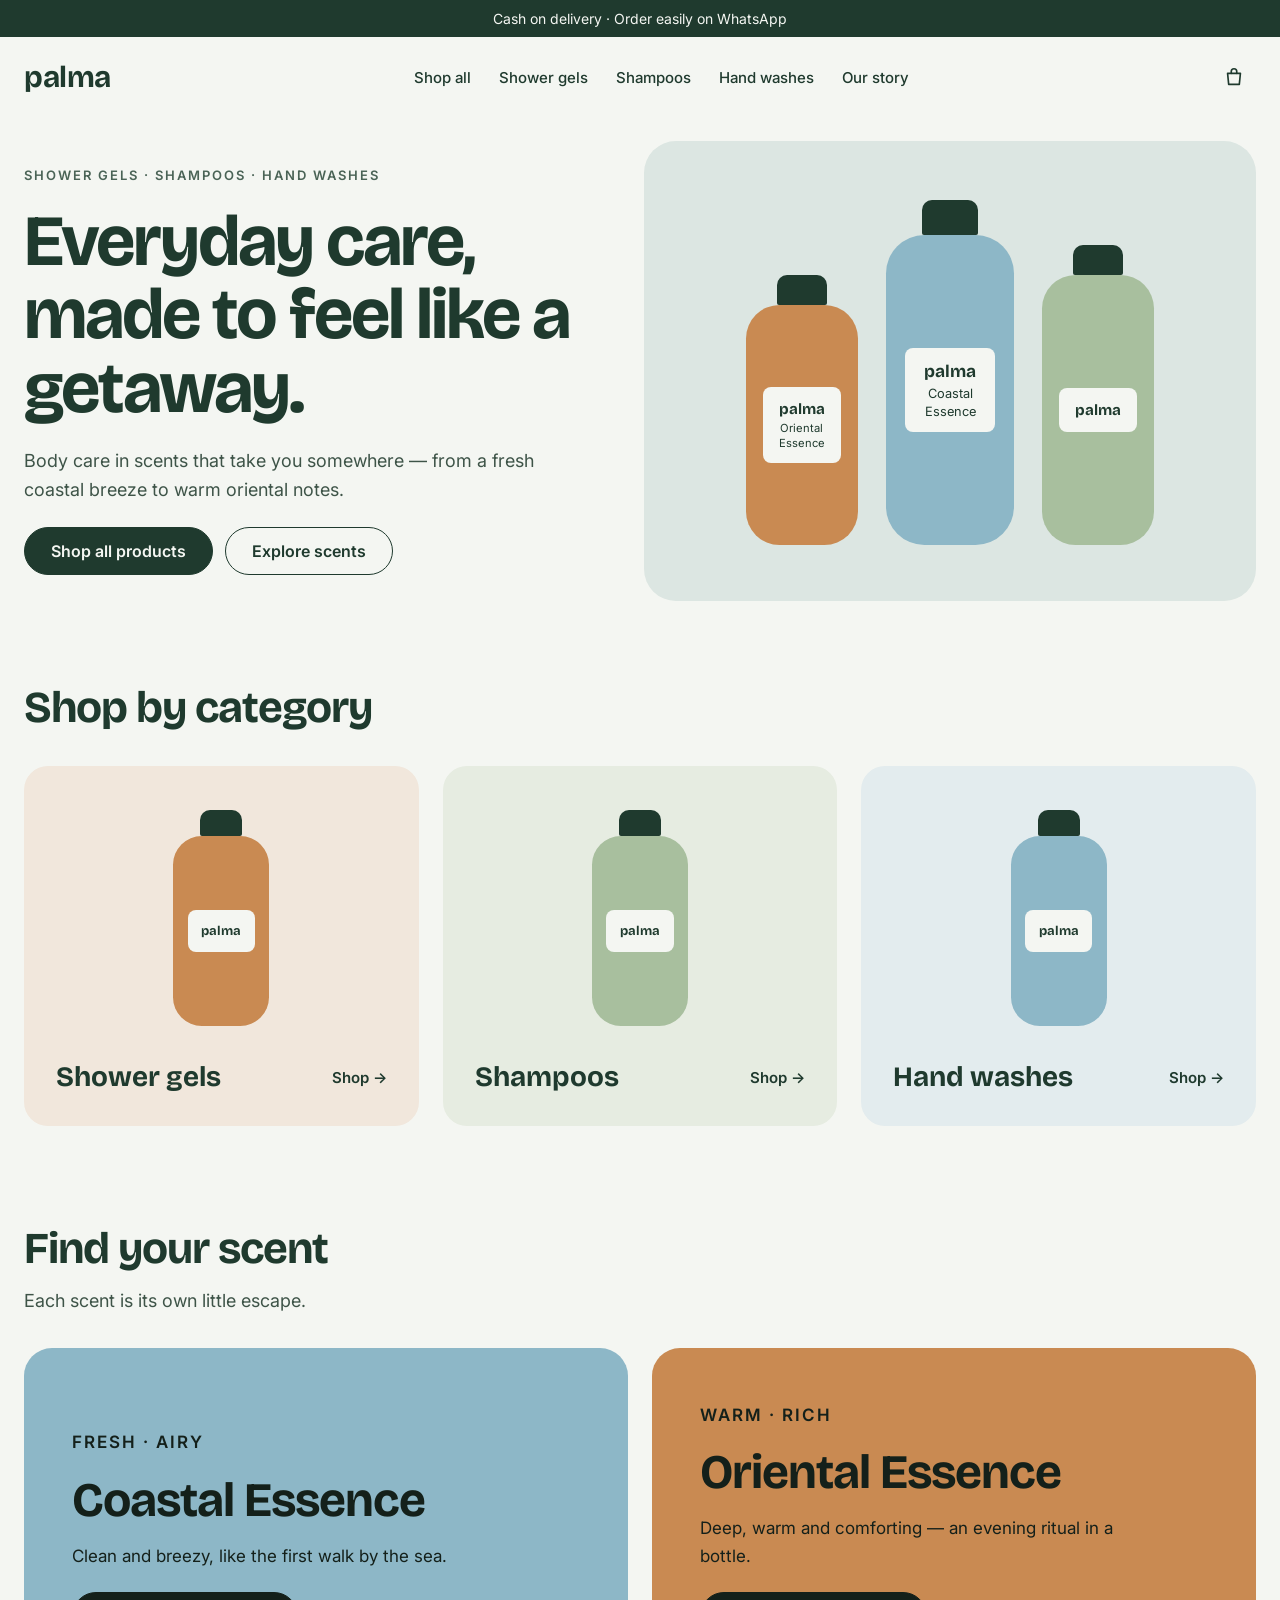
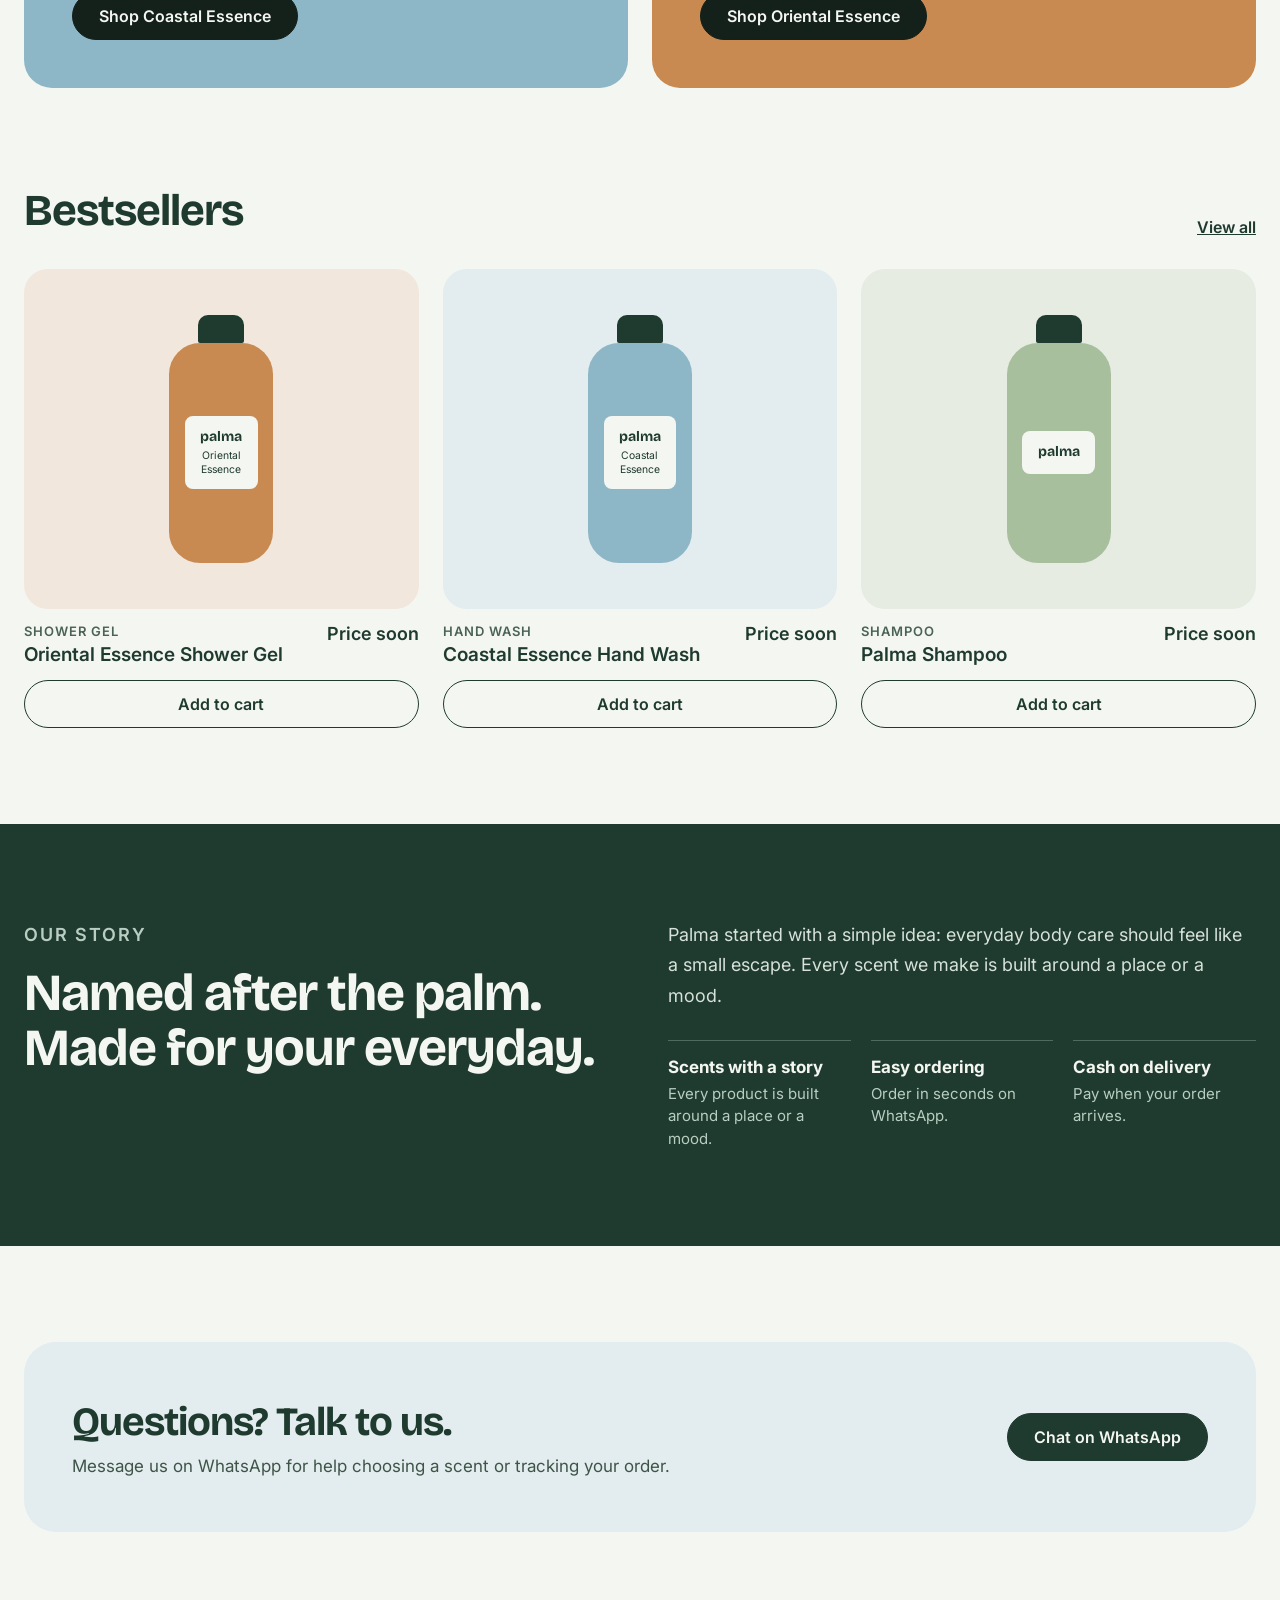
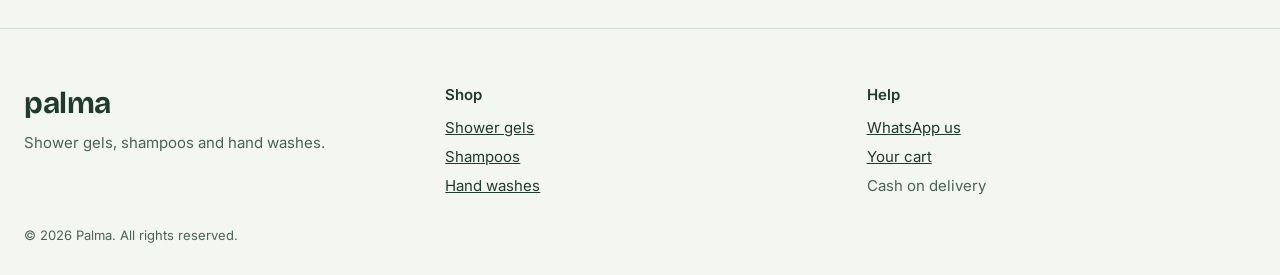
==== index.html @ dd11b239 "Palma website with admin panel Co-Authored-By: Claude Opus 5.5 <noreply@anthropic.com> Claude-Sessio" ====
<!doctype html>
<html lang="en">
<head>
<meta charset="utf-8">
<meta name="viewport" content="width=device-width, initial-scale=1">
<title>Palma — Shower gels, shampoos & hand washes</title>
<meta name="description" content="Palma body care: shower gels, shampoos and hand washes. Order on WhatsApp, pay cash on delivery.">
<link rel="icon" href="assets/favicon.svg" type="image/svg+xml">
<link rel="preconnect" href="https://fonts.googleapis.com">
<link rel="preconnect" href="https://fonts.gstatic.com" crossorigin>
<link href="https://fonts.googleapis.com/css2?family=Bricolage+Grotesque:opsz,wght@12..96,500;12..96,700&family=Inter:wght@400;500;600;700&display=swap" rel="stylesheet">
<link rel="stylesheet" href="assets/style.css">
</head>
<body data-page="home">
<div id="site-header"></div>
<main>
  <section class="wrap hero">
    <div class="hero-copy">
      <p class="eyebrow" id="hero-eyebrow"></p>
      <h1 id="hero-title"></h1>
      <p class="lead" id="hero-text" style="max-width:520px"></p>
      <div class="actions"><a class="btn" href="shop.html">Shop all products</a><a class="btn ghost" href="#scents">Explore scents</a></div>
    </div>
    <div class="hero-art" id="hero-art" aria-hidden="true"></div>
  </section>

  <section class="wrap section">
    <div class="section-head"><h2>Shop by category</h2></div>
    <div class="grid" id="cats"></div>
  </section>

  <section class="wrap section" id="scents">
    <div class="section-head"><div><h2>Find your scent</h2><p class="lead" style="margin-top:12px">Each scent is its own little escape.</p></div></div>
    <div class="grid" id="scent-grid" style="grid-template-columns:repeat(auto-fit,minmax(300px,1fr))"></div>
  </section>

  <section class="wrap section">
    <div class="section-head"><h2>Bestsellers</h2><a href="shop.html" style="font-weight:600">View all</a></div>
    <div class="grid" id="bestsellers"></div>
  </section>

  <section class="story" id="story">
    <div class="wrap">
      <div class="col">
        <p class="eyebrow">Our story</p>
        <h2 id="story-title"></h2>
      </div>
      <div class="col">
        <p id="story-text"></p>
        <div class="pillars">
          <div><b>Scents with a story</b><span>Every product is built around a place or a mood.</span></div>
          <div><b>Easy ordering</b><span>Order in seconds on WhatsApp.</span></div>
          <div><b>Cash on delivery</b><span>Pay when your order arrives.</span></div>
        </div>
      </div>
    </div>
  </section>

  <section class="wrap" style="padding-top:96px;padding-bottom:96px">
    <div class="band">
      <div><h2>Questions? Talk to us.</h2><p>Message us on WhatsApp for help choosing a scent or tracking your order.</p></div>
      <a class="btn" id="wa-band" href="#" target="_blank" rel="noopener">Chat on WhatsApp</a>
    </div>
  </section>
</main>
<div id="site-footer"></div>
<script src="assets/app.js"></script>
</body>
</html>
---- assets/style.css ----
:root{
  --bg:#F4F6F2; --ink:#1F3A2E; --ink-dark:#0F241B; --muted:#4A6356; --body:#3E5448;
  --line:#D3DCD5; --field:#8AA196; --white:#FFFFFF;
  --sea:#8DB7C7; --amber:#C98A52; --sage:#A8BF9E;
  --sea-bg:#E3ECEE; --amber-bg:#F1E7DC; --sage-bg:#E6ECE1; --hero:#DCE6E2;
  --display:'Bricolage Grotesque',system-ui,sans-serif; --text:Inter,system-ui,sans-serif;
}
*{box-sizing:border-box}
body{margin:0;font-family:var(--text);color:var(--ink);background:var(--bg);-webkit-font-smoothing:antialiased}
a{color:var(--ink)} a:hover{color:var(--ink-dark)}
img{max-width:100%;display:block}
.wrap{max-width:1280px;margin:0 auto;padding-left:24px;padding-right:24px}
h1,h2,h3{font-family:var(--display);letter-spacing:-1px;margin:0}
.eyebrow{margin:0;font-size:13px;font-weight:600;letter-spacing:2px;text-transform:uppercase;color:var(--muted)}
.lead{font-size:18px;line-height:1.6;color:var(--body);margin:0}

/* buttons */
.btn{display:inline-flex;align-items:center;justify-content:center;min-height:48px;padding:0 26px;border-radius:999px;font:600 16px var(--text);text-decoration:none;cursor:pointer;border:1.5px solid var(--ink);background:var(--ink);color:var(--bg)}
.btn:hover{background:var(--ink-dark);color:var(--bg)}
.btn.ghost{background:transparent;color:var(--ink)}
.btn.ghost:hover{background:var(--ink);color:var(--bg)}
.btn.block{width:100%}
.btn:disabled{opacity:.5;cursor:not-allowed}

/* top bar + header */
.topbar{background:var(--ink);color:var(--bg);text-align:center;font-size:14px;padding:10px 16px}
.site-header .wrap{display:flex;align-items:center;justify-content:space-between;gap:16px;padding-top:18px;padding-bottom:18px}
.logo{font-family:var(--display);font-weight:700;font-size:30px;letter-spacing:-.5px;text-decoration:none}
.nav{display:flex;gap:28px;font-size:15px;font-weight:500}
.nav a{text-decoration:none}
.nav a[aria-current="page"]{text-decoration:underline;text-underline-offset:6px}
.header-actions{display:flex;align-items:center;gap:4px}
.icon-btn{position:relative;width:44px;height:44px;border:none;background:transparent;color:var(--ink);cursor:pointer;display:inline-flex;align-items:center;justify-content:center;text-decoration:none;border-radius:999px}
.icon-btn:hover{background:var(--hero)}
.badge{position:absolute;top:4px;right:2px;min-width:18px;height:18px;padding:0 5px;border-radius:999px;background:var(--amber);color:#1E120A;font-size:11px;font-weight:700;display:flex;align-items:center;justify-content:center}
.badge[hidden]{display:none}
.menu-btn{display:none}
@media (max-width:860px){
  .menu-btn{display:inline-flex}
  .nav{display:none;position:absolute;left:0;right:0;top:100%;background:var(--bg);flex-direction:column;gap:0;padding:8px 24px 16px;border-bottom:1px solid var(--line);z-index:20}
  .nav.open{display:flex}
  .nav a{padding:14px 0;border-bottom:1px solid var(--line)}
  .site-header{position:relative}
}

/* bottles (drawn) */
.bottle{display:flex;flex-direction:column;align-items:center}
.bottle .cap{width:calc(var(--w) * .44);height:calc(var(--w) * .27);background:var(--ink);border-radius:10px 10px 2px 2px}
.bottle .body{width:var(--w);height:var(--h);background:var(--c);border-radius:calc(var(--w) * .3);display:flex;align-items:center;justify-content:center}
.bottle .label{width:70%;padding:12px 4px;background:var(--bg);border-radius:8px;text-align:center;font-size:calc(var(--w) * .1);line-height:1.35;display:flex;flex-direction:column;gap:2px}
.bottle .label b{font-family:var(--display);font-size:1.35em}
.photo{width:100%;height:100%;object-fit:cover}

/* hero */
.hero{display:flex;flex-wrap:wrap;gap:48px;align-items:center;padding-top:24px;padding-bottom:80px}
.hero-copy{flex:1 1 440px;min-width:0;display:flex;flex-direction:column;gap:22px}
.hero h1{font-size:clamp(44px,6vw,72px);line-height:1.02;letter-spacing:-2px}
.hero-art{flex:1 1 480px;min-width:0;min-height:460px;border-radius:32px;background:var(--hero);display:flex;align-items:flex-end;justify-content:center;gap:clamp(12px,3vw,28px);padding:48px 16px 56px}
.actions{display:flex;flex-wrap:wrap;gap:12px}

/* sections */
.section{padding-bottom:96px}
.section-head{display:flex;flex-wrap:wrap;justify-content:space-between;align-items:flex-end;gap:16px;margin-bottom:32px}
.section-head h2{font-size:clamp(32px,4vw,44px)}
.grid{display:grid;grid-template-columns:repeat(auto-fit,minmax(270px,1fr));gap:32px 24px}

.cat-card{text-decoration:none;border-radius:24px;padding:32px;display:flex;flex-direction:column;justify-content:space-between;gap:24px;min-height:360px}
.cat-card .art{display:flex;justify-content:center;padding-top:12px}
.cat-card .row{display:flex;justify-content:space-between;align-items:center;gap:12px}
.cat-card .row span:first-child{font-family:var(--display);font-size:28px;font-weight:700}
.cat-card .row span:last-child{font-size:15px;font-weight:600}

.scent{border-radius:28px;padding:clamp(28px,4vw,48px);min-height:340px;display:flex;flex-direction:column;justify-content:flex-end;gap:14px}
.scent h3{font-size:clamp(36px,4vw,48px)}
.scent p{margin:0;font-size:17px;line-height:1.6;max-width:460px}
.scent{color:#14201A}
.scent .eyebrow{color:inherit}
.scent .btn{align-self:flex-start;margin-top:8px;background:#14201A;border-color:#14201A}
.hero-art.has-photo{padding:0;overflow:hidden}
.pdp-media .photo{position:absolute;inset:0}
.pdp-media{position:relative}
.thumbs{display:grid;grid-template-columns:repeat(5,minmax(0,1fr));gap:10px}
.thumb-btn{padding:0;border:2px solid transparent;border-radius:14px;overflow:hidden;background:var(--white);cursor:pointer;aspect-ratio:1}
.thumb-btn[aria-pressed="true"]{border-color:var(--ink)}
.thumb-btn img{width:100%;height:100%;object-fit:cover}
.card .media{position:relative}
.card .media .photo{position:absolute;inset:0}

/* product card */
.card{display:flex;flex-direction:column;gap:14px}
.card .media{border-radius:24px;height:340px;display:flex;align-items:center;justify-content:center;overflow:hidden;text-decoration:none}
.card .info{display:flex;justify-content:space-between;gap:12px}
.card h3{font-family:var(--text);letter-spacing:0;font-size:19px;font-weight:600;margin-top:4px}
.card h3 a{text-decoration:none}
.card .type{margin:0;font-size:13px;color:var(--muted);text-transform:uppercase;letter-spacing:1px;font-weight:600}
.card .size{margin:4px 0 0;font-size:14px;color:var(--muted)}
.card .price{margin:0;font-size:18px;font-weight:600;white-space:nowrap}

/* story */
.story{background:var(--ink);color:var(--bg)}
.story .wrap{padding-top:96px;padding-bottom:96px;display:flex;flex-wrap:wrap;gap:56px}
.story .col{flex:1 1 420px;min-width:0}
.story h2{font-size:clamp(36px,4.5vw,52px);line-height:1.05}
.story .eyebrow{color:#B9CEC2;margin-bottom:16px}
.story p{font-size:18px;line-height:1.7;color:#D6E2DA;margin:0 0 28px}
.pillars{display:grid;grid-template-columns:repeat(auto-fit,minmax(160px,1fr));gap:20px}
.pillars div{border-top:1px solid #4E6B5D;padding-top:16px}
.pillars b{display:block;font-size:17px}
.pillars span{display:block;margin-top:6px;font-size:15px;line-height:1.5;color:#B9CEC2}

/* newsletter-ish contact band */
.band{background:var(--sea-bg);border-radius:32px;padding:56px clamp(24px,4vw,48px);display:flex;flex-wrap:wrap;gap:24px;align-items:center;justify-content:space-between}
.band h2{font-size:clamp(30px,3.5vw,40px)}
.band p{margin:10px 0 0;font-size:17px;color:var(--body)}

/* page header */
.page-head{padding-top:32px;padding-bottom:32px}
.page-head h1{font-size:clamp(44px,5vw,64px);letter-spacing:-1.5px}
.crumbs{margin:0 0 12px;font-size:14px;color:var(--muted)}

/* filters */
.filters{display:flex;flex-wrap:wrap;justify-content:space-between;align-items:center;gap:16px;padding-bottom:24px}
.pills{display:flex;flex-wrap:wrap;gap:10px}
.pill{min-height:44px;padding:0 20px;border-radius:999px;font:600 15px var(--text);cursor:pointer;background:transparent;color:var(--ink);border:1.5px solid var(--field)}
.pill[aria-pressed="true"]{background:var(--ink);color:var(--bg);border-color:var(--ink)}
.count{margin:0;font-size:15px;color:var(--muted)}

/* product page */
.pdp{display:flex;flex-wrap:wrap;gap:56px;padding-top:8px;padding-bottom:96px}
.pdp-media{flex:1 1 480px;min-width:0;border-radius:32px;min-height:560px;display:flex;align-items:center;justify-content:center;overflow:hidden}
.pdp-info{flex:1 1 400px;min-width:0;display:flex;flex-direction:column;gap:22px}
.pdp-info h1{font-size:clamp(38px,4.5vw,56px);line-height:1.04;letter-spacing:-1.5px;margin-top:10px}
.pdp-price{margin:0;font-size:24px;font-weight:600}
.pdp-price span{font-size:15px;font-weight:400;color:var(--muted)}
.buy{display:flex;flex-wrap:wrap;gap:12px;align-items:center}
.buy .btn{flex:1 1 220px}
.qty{display:inline-flex;align-items:center;border:1.5px solid var(--field);border-radius:999px;height:48px}
.qty button{width:46px;height:46px;border:none;background:transparent;color:var(--ink);font-size:22px;cursor:pointer;border-radius:999px}
.qty span{min-width:30px;text-align:center;font-weight:600;font-size:17px}
.perks{display:grid;grid-template-columns:repeat(auto-fit,minmax(140px,1fr));gap:12px}
.perks div{background:var(--white);border-radius:14px;padding:14px;text-align:center;font-size:14px;color:var(--body)}
.tabs{border-top:1px solid var(--line);padding-top:12px}
.tablist{display:flex;flex-wrap:wrap;gap:4px}
.tab{min-height:44px;padding:0 16px;border:none;border-radius:999px;background:transparent;color:var(--ink);font:600 15px var(--text);cursor:pointer}
.tab[aria-selected="true"]{background:var(--ink);color:var(--bg)}
.tabpanel{margin:16px 0 0;font-size:16px;line-height:1.7;color:var(--body);white-space:pre-line}

/* checkout */
.checkout{display:flex;flex-wrap:wrap;gap:48px;padding-bottom:96px;align-items:flex-start}
.checkout .items{flex:1 1 520px;min-width:0}
.checkout .summary{flex:1 1 360px;min-width:0;background:var(--white);border-radius:24px;padding:28px;display:flex;flex-direction:column;gap:16px}
.line{display:flex;gap:16px;align-items:center;padding:18px 0;border-bottom:1px solid var(--line)}
.line .thumb{width:84px;height:100px;border-radius:16px;display:flex;align-items:center;justify-content:center;flex:0 0 auto;overflow:hidden}
.line .meta{flex:1;min-width:0}
.line .meta b{display:block;font-size:17px}
.line .meta small{color:var(--muted);font-size:14px}
.line .end{display:flex;flex-direction:column;align-items:flex-end;gap:8px}
.link-btn{background:none;border:none;color:var(--muted);text-decoration:underline;cursor:pointer;font:500 14px var(--text);padding:8px 0;min-height:44px}
.totals{display:flex;flex-direction:column;gap:8px;font-size:16px}
.totals div{display:flex;justify-content:space-between}
.totals .grand{font-size:20px;font-weight:700;border-top:1px solid var(--line);padding-top:12px}
.field{display:flex;flex-direction:column;gap:6px}
.field label{font-size:14px;font-weight:600}
.field input,.field textarea,.field select{min-height:48px;border-radius:14px;border:1.5px solid var(--field);padding:12px 16px;font:16px var(--text);background:var(--white);color:var(--ink)}
.field textarea{min-height:90px;resize:vertical}
.field input:focus,.field textarea:focus,.field select:focus{outline:3px solid var(--sea);outline-offset:1px}
.note{font-size:14px;color:var(--muted);margin:0;line-height:1.5}
.empty{padding:48px 0;display:flex;flex-direction:column;gap:16px;align-items:flex-start}
.done{background:var(--sage-bg);border-radius:24px;padding:40px;display:flex;flex-direction:column;gap:14px;align-items:flex-start}

/* footer */
.site-footer{border-top:1px solid var(--line)}
.site-footer .cols{padding-top:56px;padding-bottom:32px;display:grid;grid-template-columns:repeat(auto-fit,minmax(180px,1fr));gap:32px}
.site-footer .cols div{display:flex;flex-direction:column;gap:10px;font-size:15px}
.site-footer .cols p{margin:0}
.site-footer .h{font-weight:600;margin-bottom:4px !important}
.site-footer .legal{padding-bottom:32px;font-size:13px;color:var(--muted);margin:0}

/* toast */
.toast{position:fixed;left:50%;bottom:24px;transform:translateX(-50%) translateY(20px);background:var(--ink);color:var(--bg);padding:14px 20px;border-radius:999px;font-weight:600;font-size:15px;opacity:0;pointer-events:none;transition:.25s;z-index:50;display:flex;gap:14px;align-items:center}
.toast.show{opacity:1;transform:translateX(-50%) translateY(0);pointer-events:auto}
.toast a{color:var(--bg)}
:focus-visible{outline:3px solid var(--amber);outline-offset:2px}

@media (max-width:560px){.hero-art{min-height:340px;padding-bottom:40px}.hero-art .bottle{zoom:.62}.pdp-media{min-height:420px}.pdp-media .bottle{zoom:.75}}
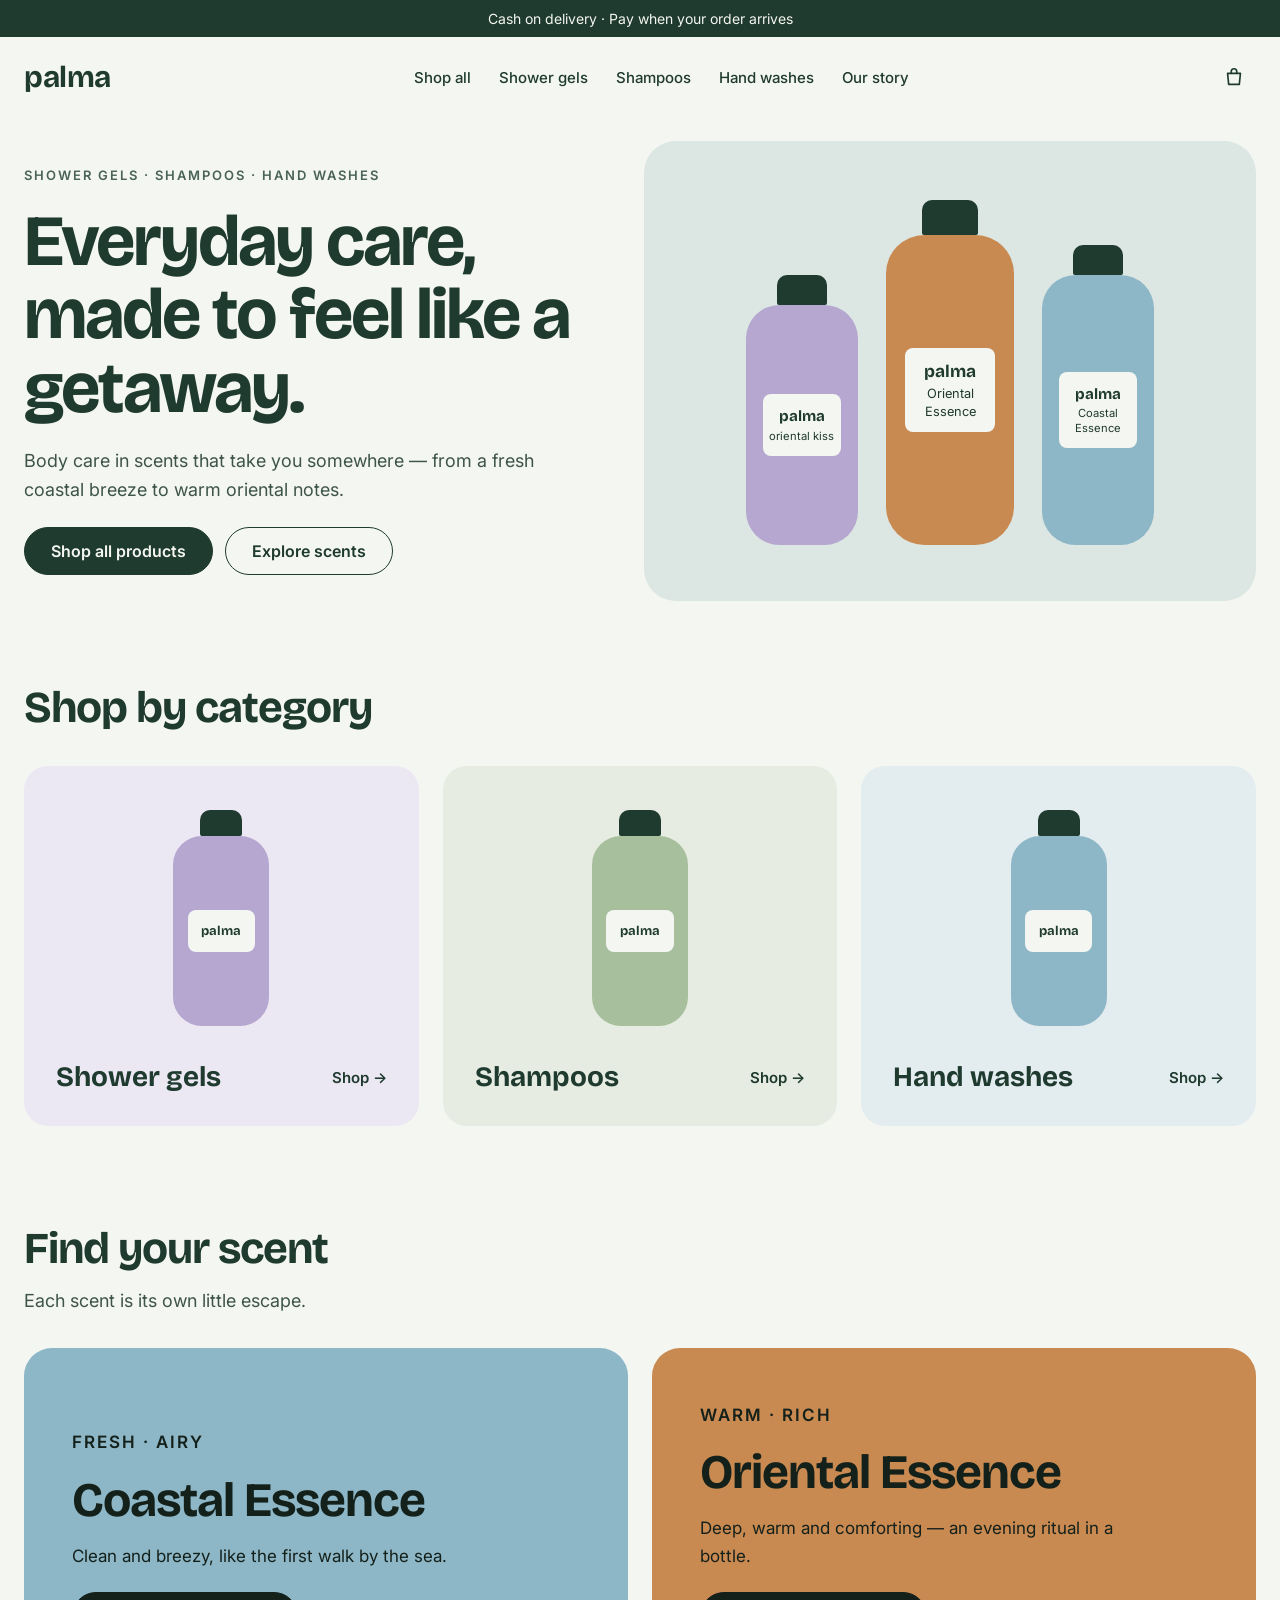
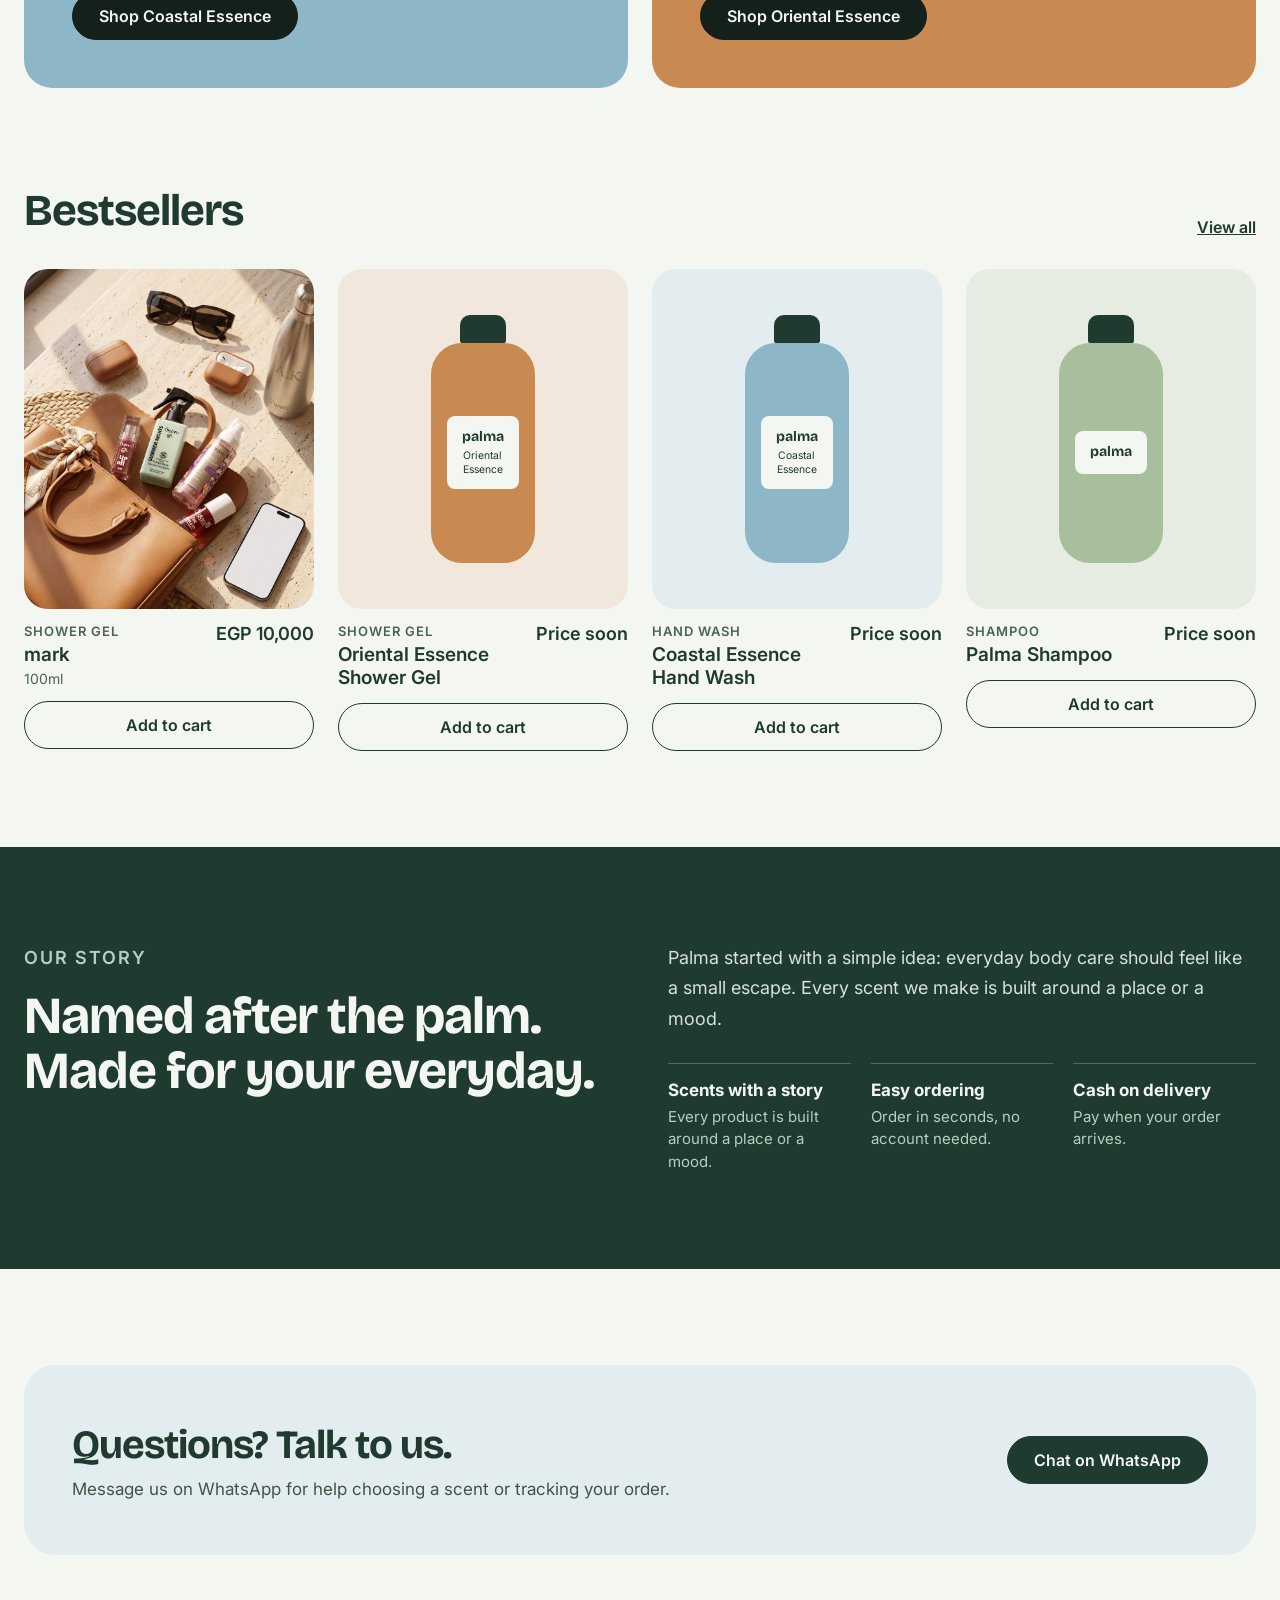
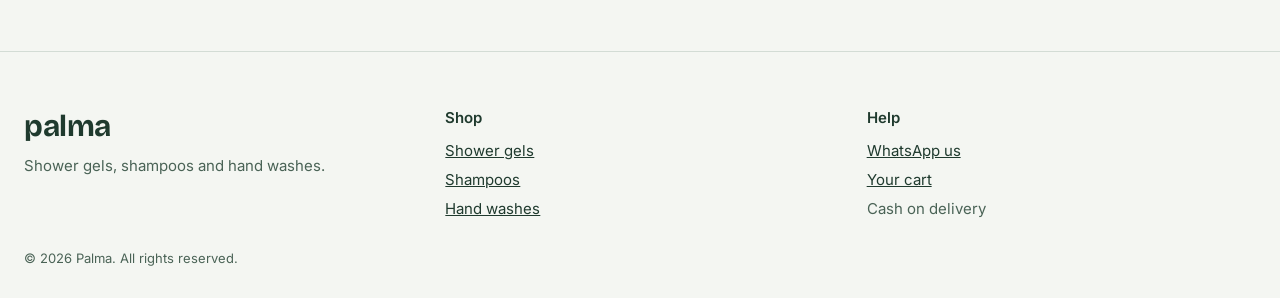
==== commit f5b30f09: "Checkout: Place order sends the order to the owner's WhatsApp automatically Co-Authored-By: Claude O" ====
--- a/index.html
+++ b/index.html
@@ -4,7 +4,7 @@
 <meta charset="utf-8">
 <meta name="viewport" content="width=device-width, initial-scale=1">
 <title>Palma — Shower gels, shampoos & hand washes</title>
-<meta name="description" content="Palma body care: shower gels, shampoos and hand washes. Order on WhatsApp, pay cash on delivery.">
+<meta name="description" content="Palma body care: shower gels, shampoos and hand washes. Order online, pay cash on delivery.">
 <link rel="icon" href="assets/favicon.svg" type="image/svg+xml">
 <link rel="preconnect" href="https://fonts.googleapis.com">
 <link rel="preconnect" href="https://fonts.gstatic.com" crossorigin>
@@ -49,7 +49,7 @@
         <p id="story-text"></p>
         <div class="pillars">
           <div><b>Scents with a story</b><span>Every product is built around a place or a mood.</span></div>
-          <div><b>Easy ordering</b><span>Order in seconds on WhatsApp.</span></div>
+          <div><b>Easy ordering</b><span>Order in seconds, no account needed.</span></div>
           <div><b>Cash on delivery</b><span>Pay when your order arrives.</span></div>
         </div>
       </div>
--- a/assets/style.css
+++ b/assets/style.css
@@ -164,6 +164,8 @@
 .field input,.field textarea,.field select{min-height:48px;border-radius:14px;border:1.5px solid var(--field);padding:12px 16px;font:16px var(--text);background:var(--white);color:var(--ink)}
 .field textarea{min-height:90px;resize:vertical}
 .field input:focus,.field textarea:focus,.field select:focus{outline:3px solid var(--sea);outline-offset:1px}
+.summary{position:relative}
+.order-error{margin:0;background:#FBE9E7;color:#8A2A12;border-radius:12px;padding:12px 14px;font-size:15px;font-weight:500}
 .note{font-size:14px;color:var(--muted);margin:0;line-height:1.5}
 .empty{padding:48px 0;display:flex;flex-direction:column;gap:16px;align-items:flex-start}
 .done{background:var(--sage-bg);border-radius:24px;padding:40px;display:flex;flex-direction:column;gap:14px;align-items:flex-start}
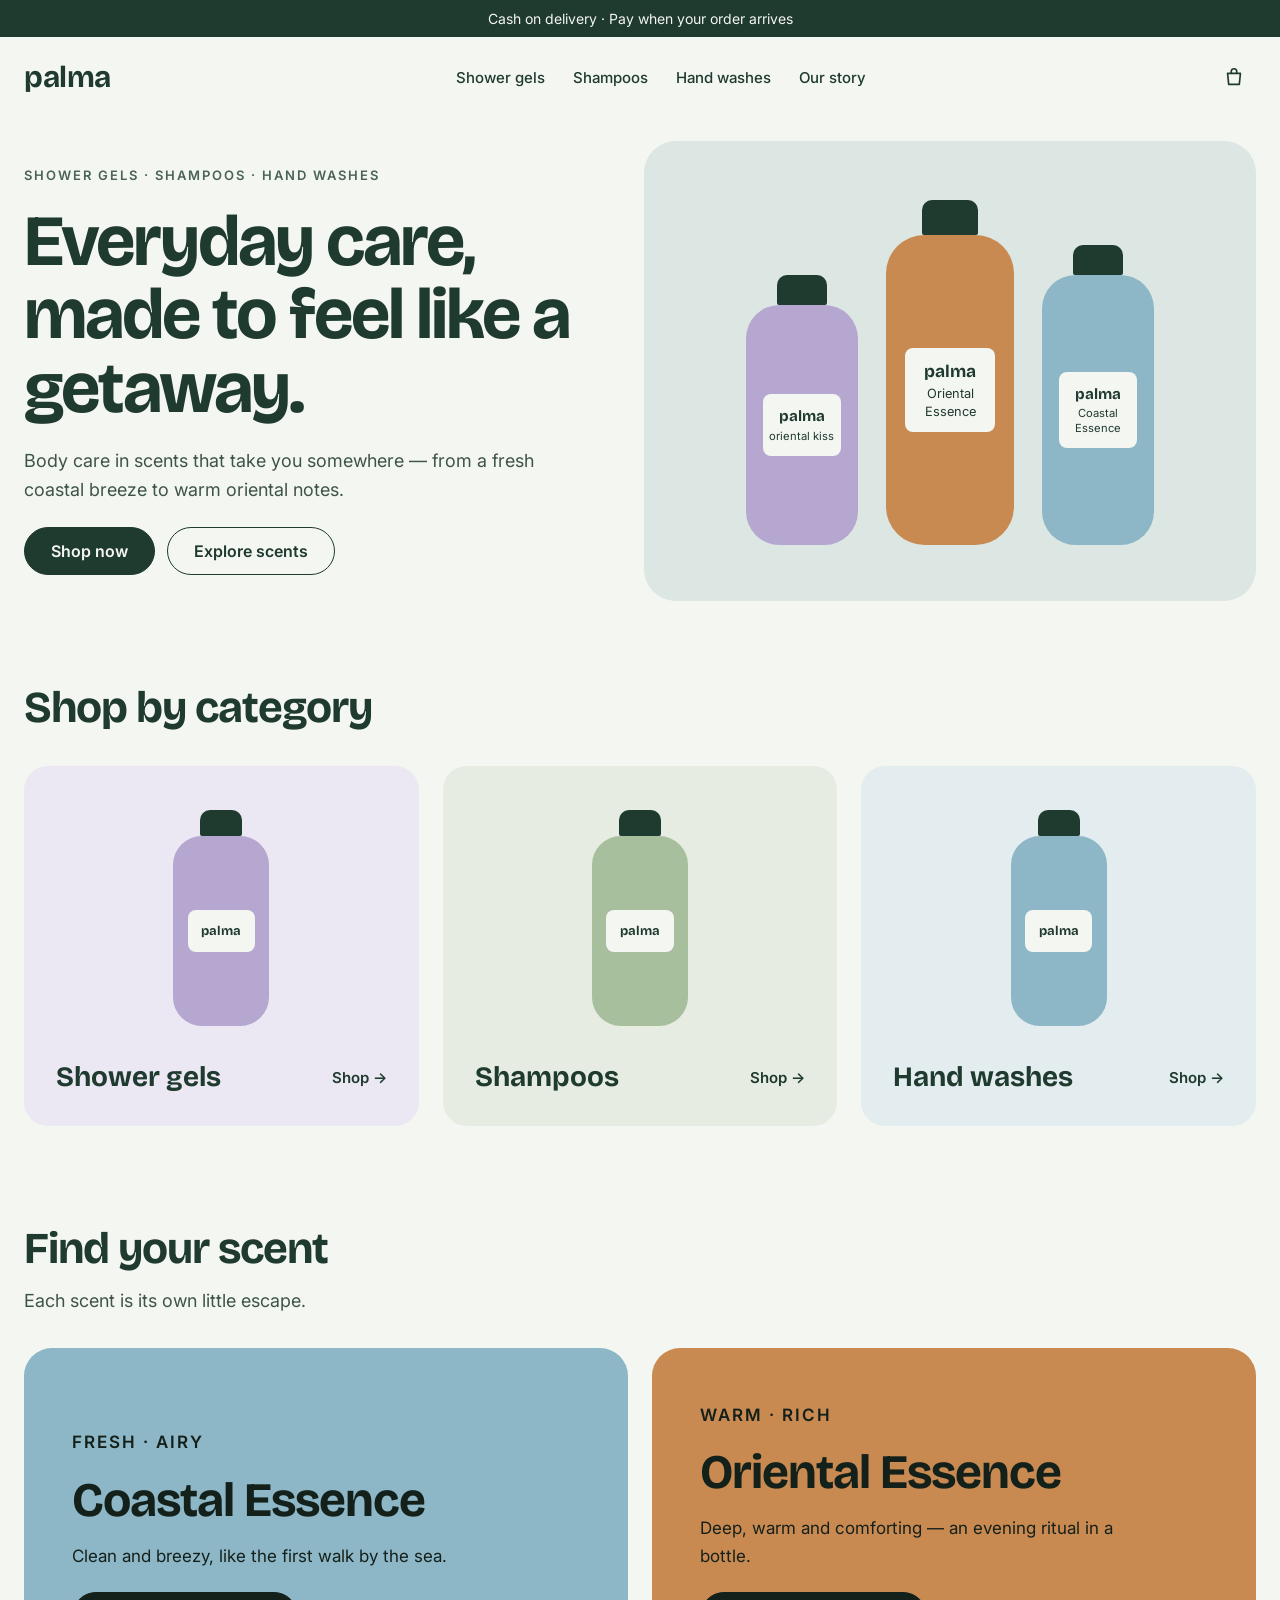
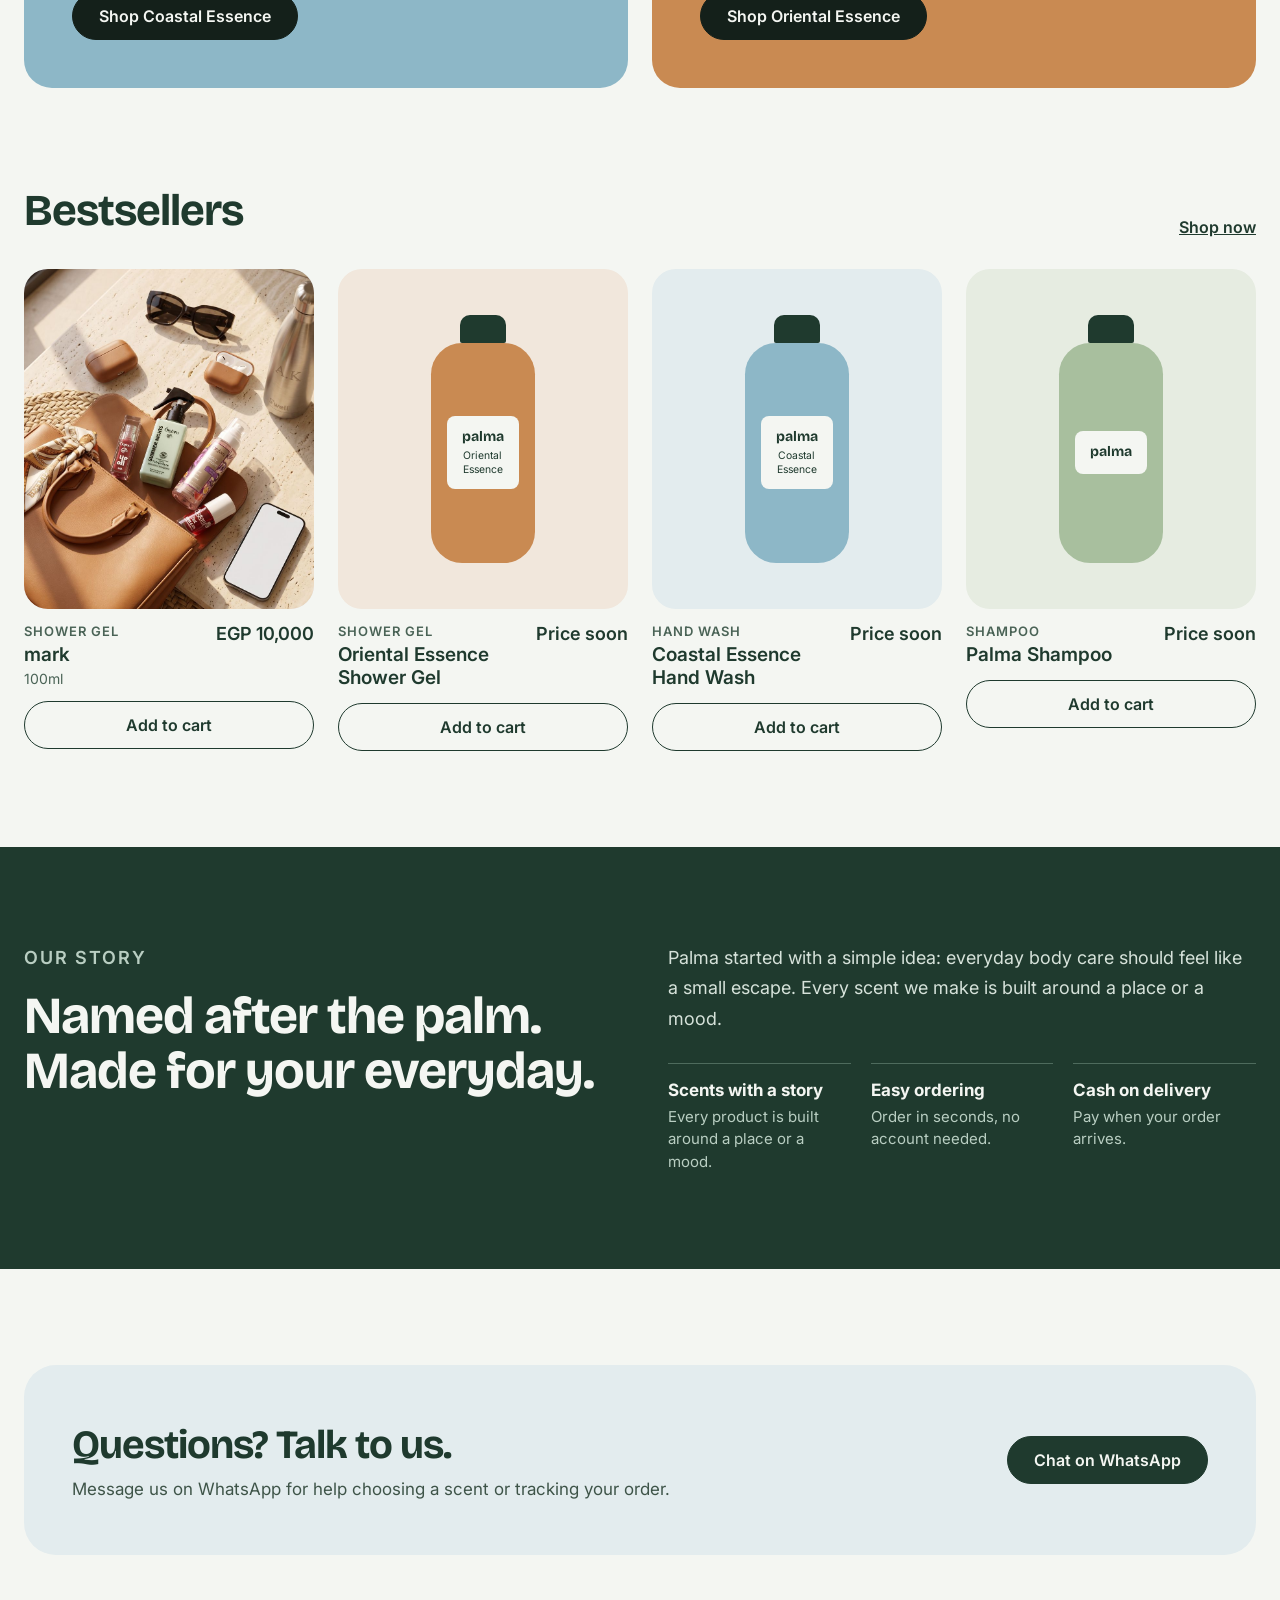
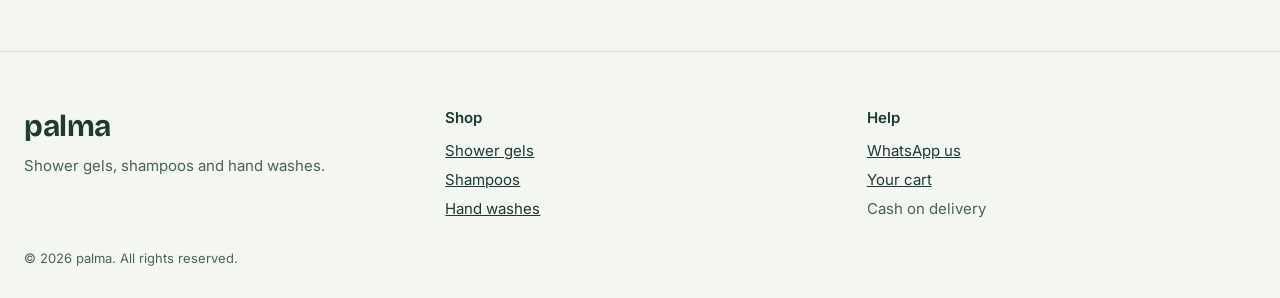
==== commit 86cbaccc: "Shop: remove the All category; open on Shower gels Co-Authored-By: Claude Opus 5.5 <noreply@anthropi" ====
--- a/index.html
+++ b/index.html
@@ -19,7 +19,7 @@
       <p class="eyebrow" id="hero-eyebrow"></p>
       <h1 id="hero-title"></h1>
       <p class="lead" id="hero-text" style="max-width:520px"></p>
-      <div class="actions"><a class="btn" href="shop.html">Shop all products</a><a class="btn ghost" href="#scents">Explore scents</a></div>
+      <div class="actions"><a class="btn" href="shop.html">Shop now</a><a class="btn ghost" href="#scents">Explore scents</a></div>
     </div>
     <div class="hero-art" id="hero-art" aria-hidden="true"></div>
   </section>
@@ -35,7 +35,7 @@
   </section>
 
   <section class="wrap section">
-    <div class="section-head"><h2>Bestsellers</h2><a href="shop.html" style="font-weight:600">View all</a></div>
+    <div class="section-head"><h2>Bestsellers</h2><a href="shop.html" style="font-weight:600">Shop now</a></div>
     <div class="grid" id="bestsellers"></div>
   </section>
 
--- a/assets/style.css
+++ b/assets/style.css
@@ -123,6 +123,11 @@
 .pills{display:flex;flex-wrap:wrap;gap:10px}
 .pill{min-height:44px;padding:0 20px;border-radius:999px;font:600 15px var(--text);cursor:pointer;background:transparent;color:var(--ink);border:1.5px solid var(--field)}
 .pill[aria-pressed="true"]{background:var(--ink);color:var(--bg);border-color:var(--ink)}
+.scent-row{padding-bottom:24px;display:flex;flex-direction:column;gap:10px}
+.scent-row[hidden]{display:none}
+.scent-label{margin:0;font-size:13px;font-weight:600;letter-spacing:1.5px;text-transform:uppercase;color:var(--muted)}
+.scent-pill{display:inline-flex;align-items:center;gap:8px}
+.dot{width:12px;height:12px;border-radius:999px;border:1px solid rgba(0,0,0,.15)}
 .count{margin:0;font-size:15px;color:var(--muted)}
 
 /* product page */
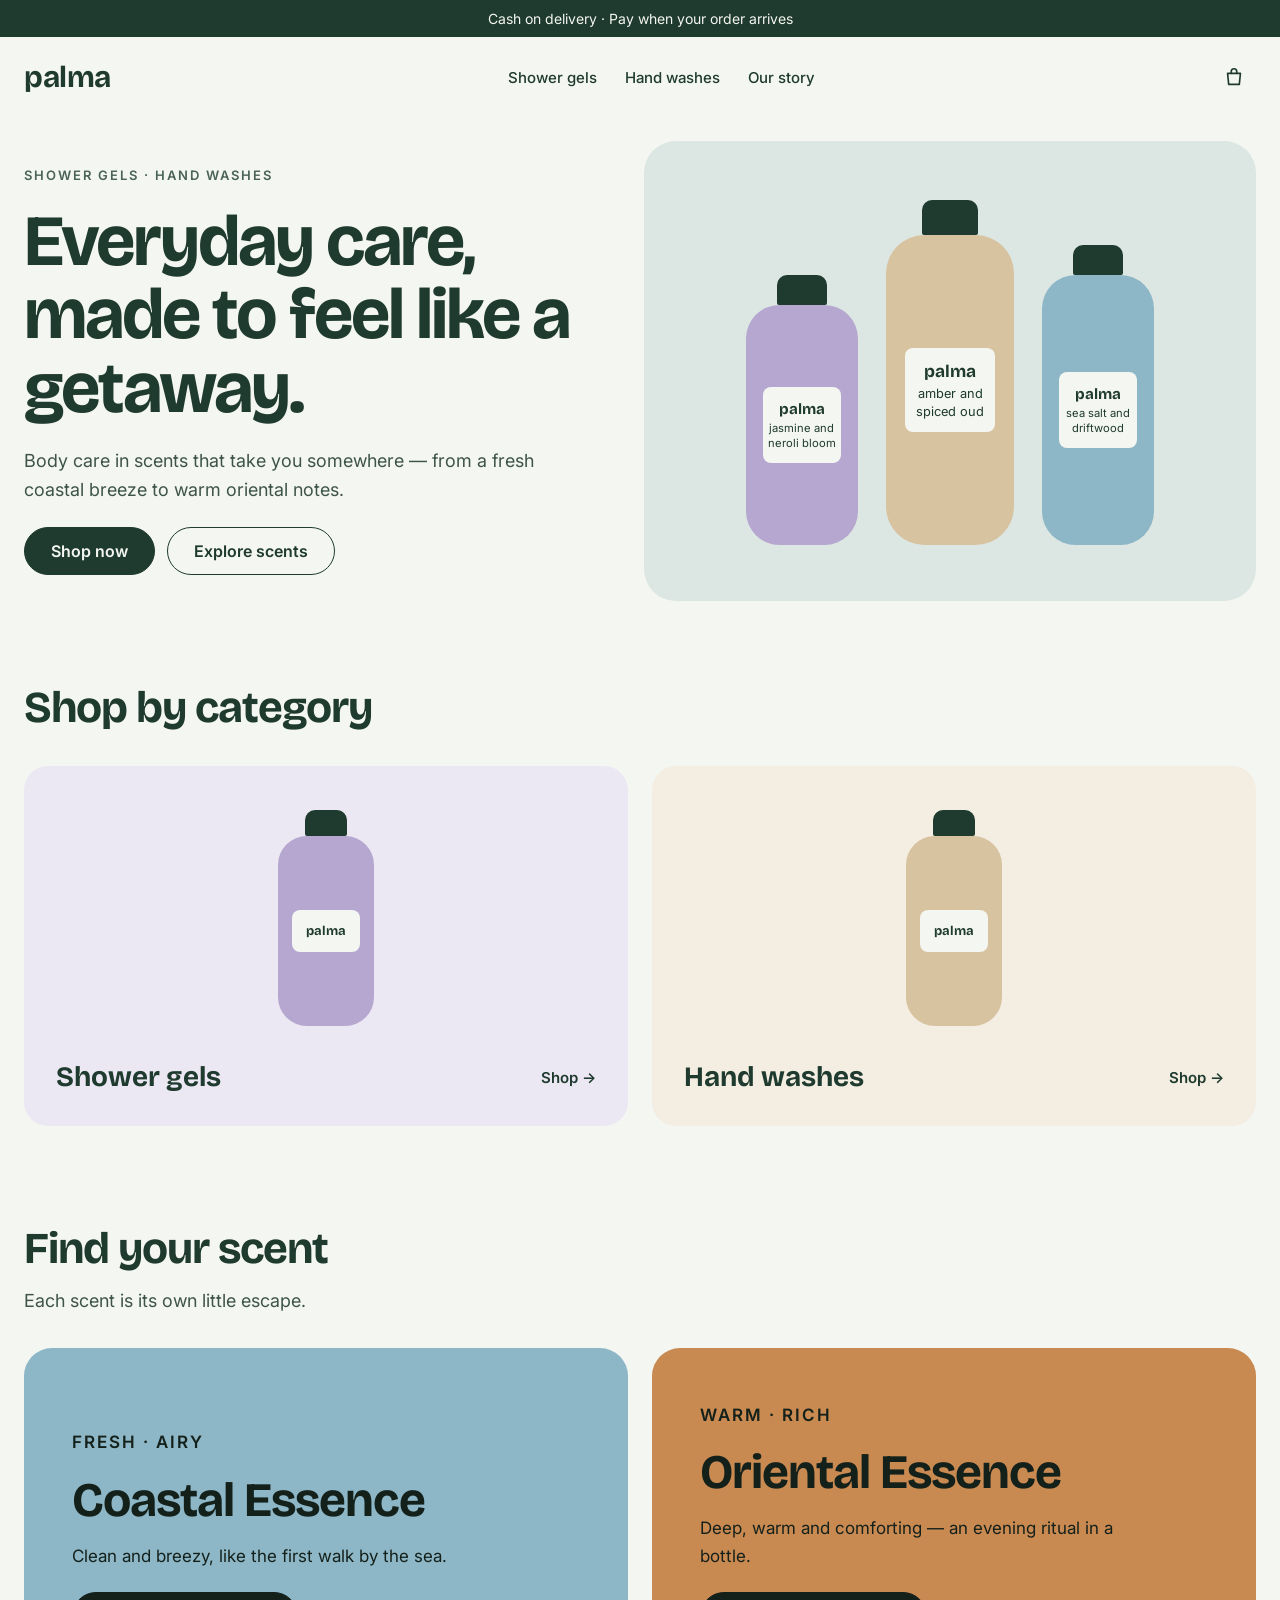
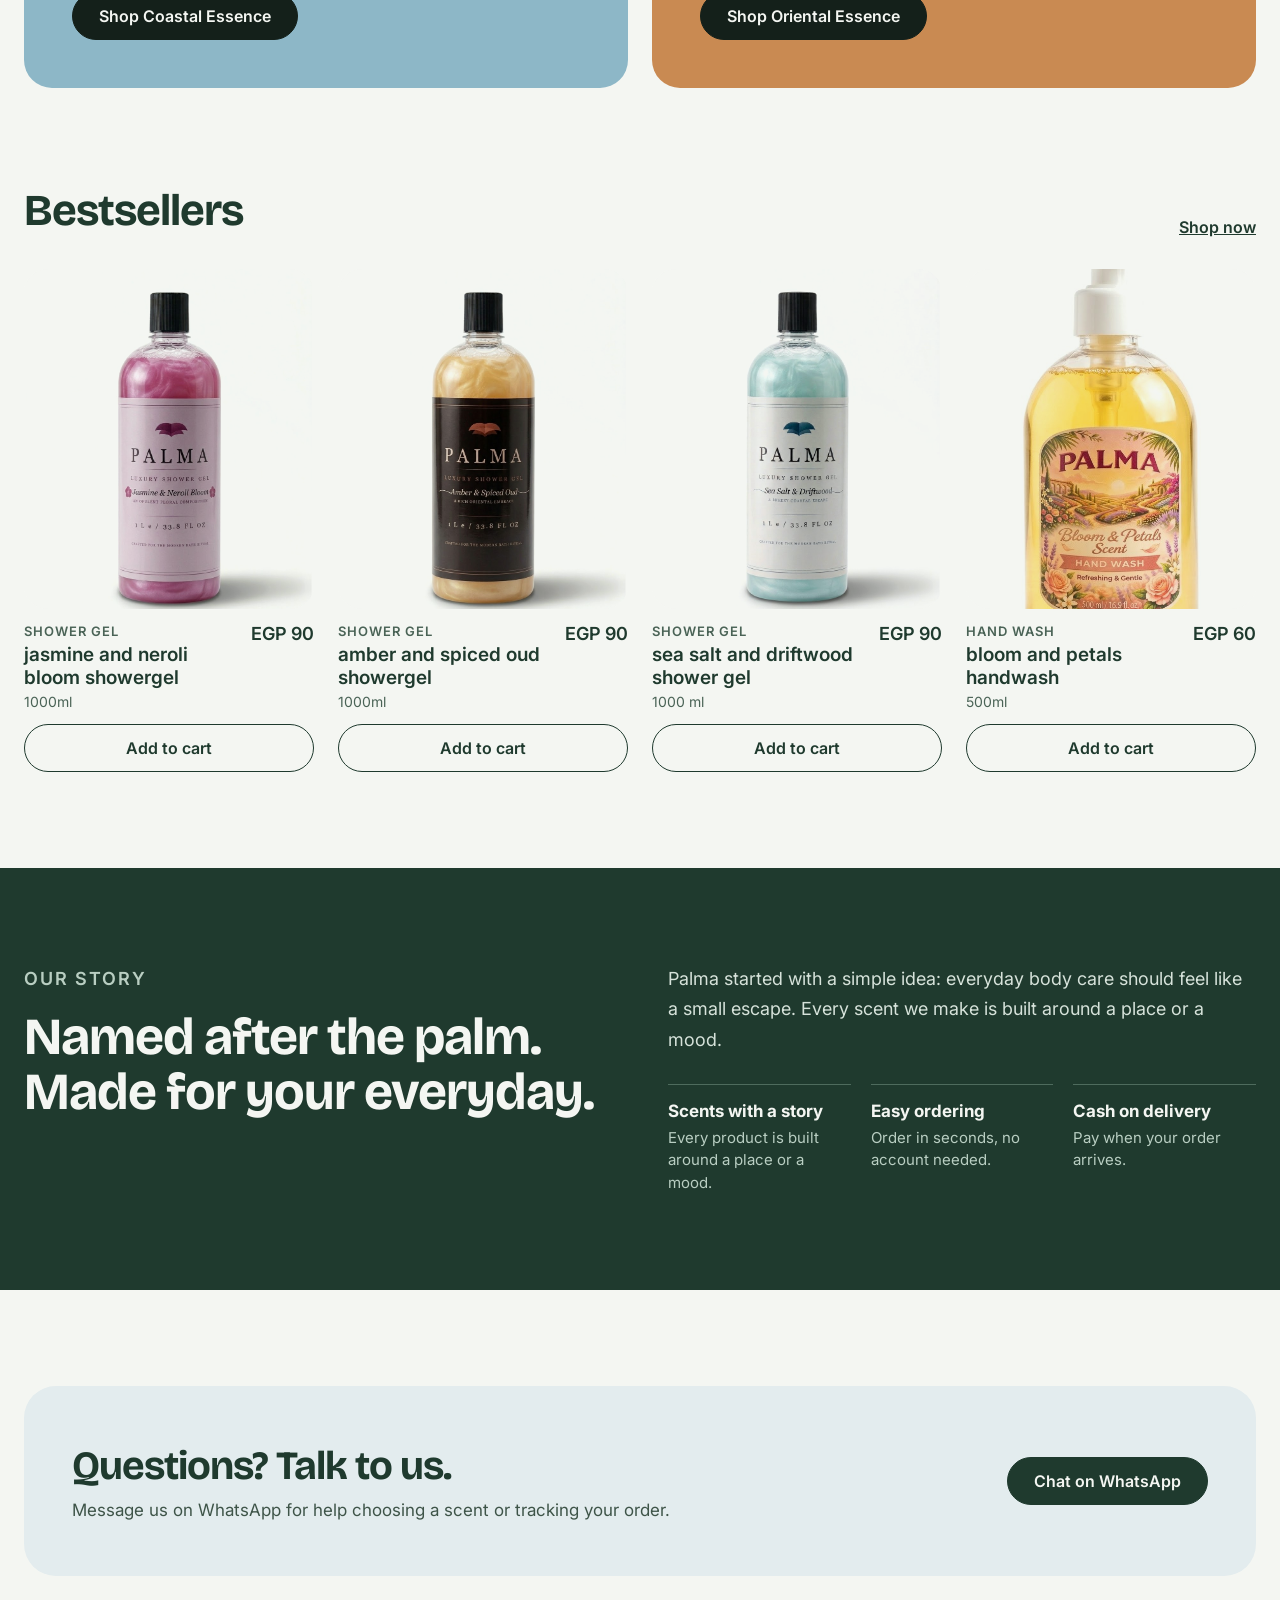
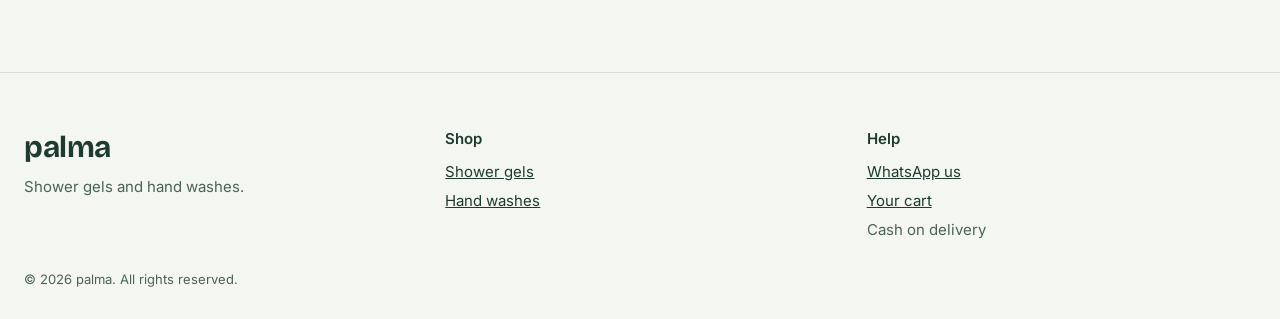
==== commit a8e67de5: "Hide the Shampoo category; add category on/off in Store settings Co-Authored-By: Claude Opus 5.5 <no" ====
--- a/index.html
+++ b/index.html
@@ -3,8 +3,8 @@
 <head>
 <meta charset="utf-8">
 <meta name="viewport" content="width=device-width, initial-scale=1">
-<title>Palma — Shower gels, shampoos & hand washes</title>
-<meta name="description" content="Palma body care: shower gels, shampoos and hand washes. Order online, pay cash on delivery.">
+<title>Palma — Body care</title>
+<meta name="description" content="Palma body care. Order online, pay cash on delivery.">
 <link rel="icon" href="assets/favicon.svg" type="image/svg+xml">
 <link rel="preconnect" href="https://fonts.googleapis.com">
 <link rel="preconnect" href="https://fonts.gstatic.com" crossorigin>
--- a/assets/style.css
+++ b/assets/style.css
@@ -190,3 +190,5 @@
 :focus-visible{outline:3px solid var(--amber);outline-offset:2px}
 
 @media (max-width:560px){.hero-art{min-height:340px;padding-bottom:40px}.hero-art .bottle{zoom:.62}.pdp-media{min-height:420px}.pdp-media .bottle{zoom:.75}}
+
+.card .media,.pdp-media,.line .thumb{overflow:hidden}
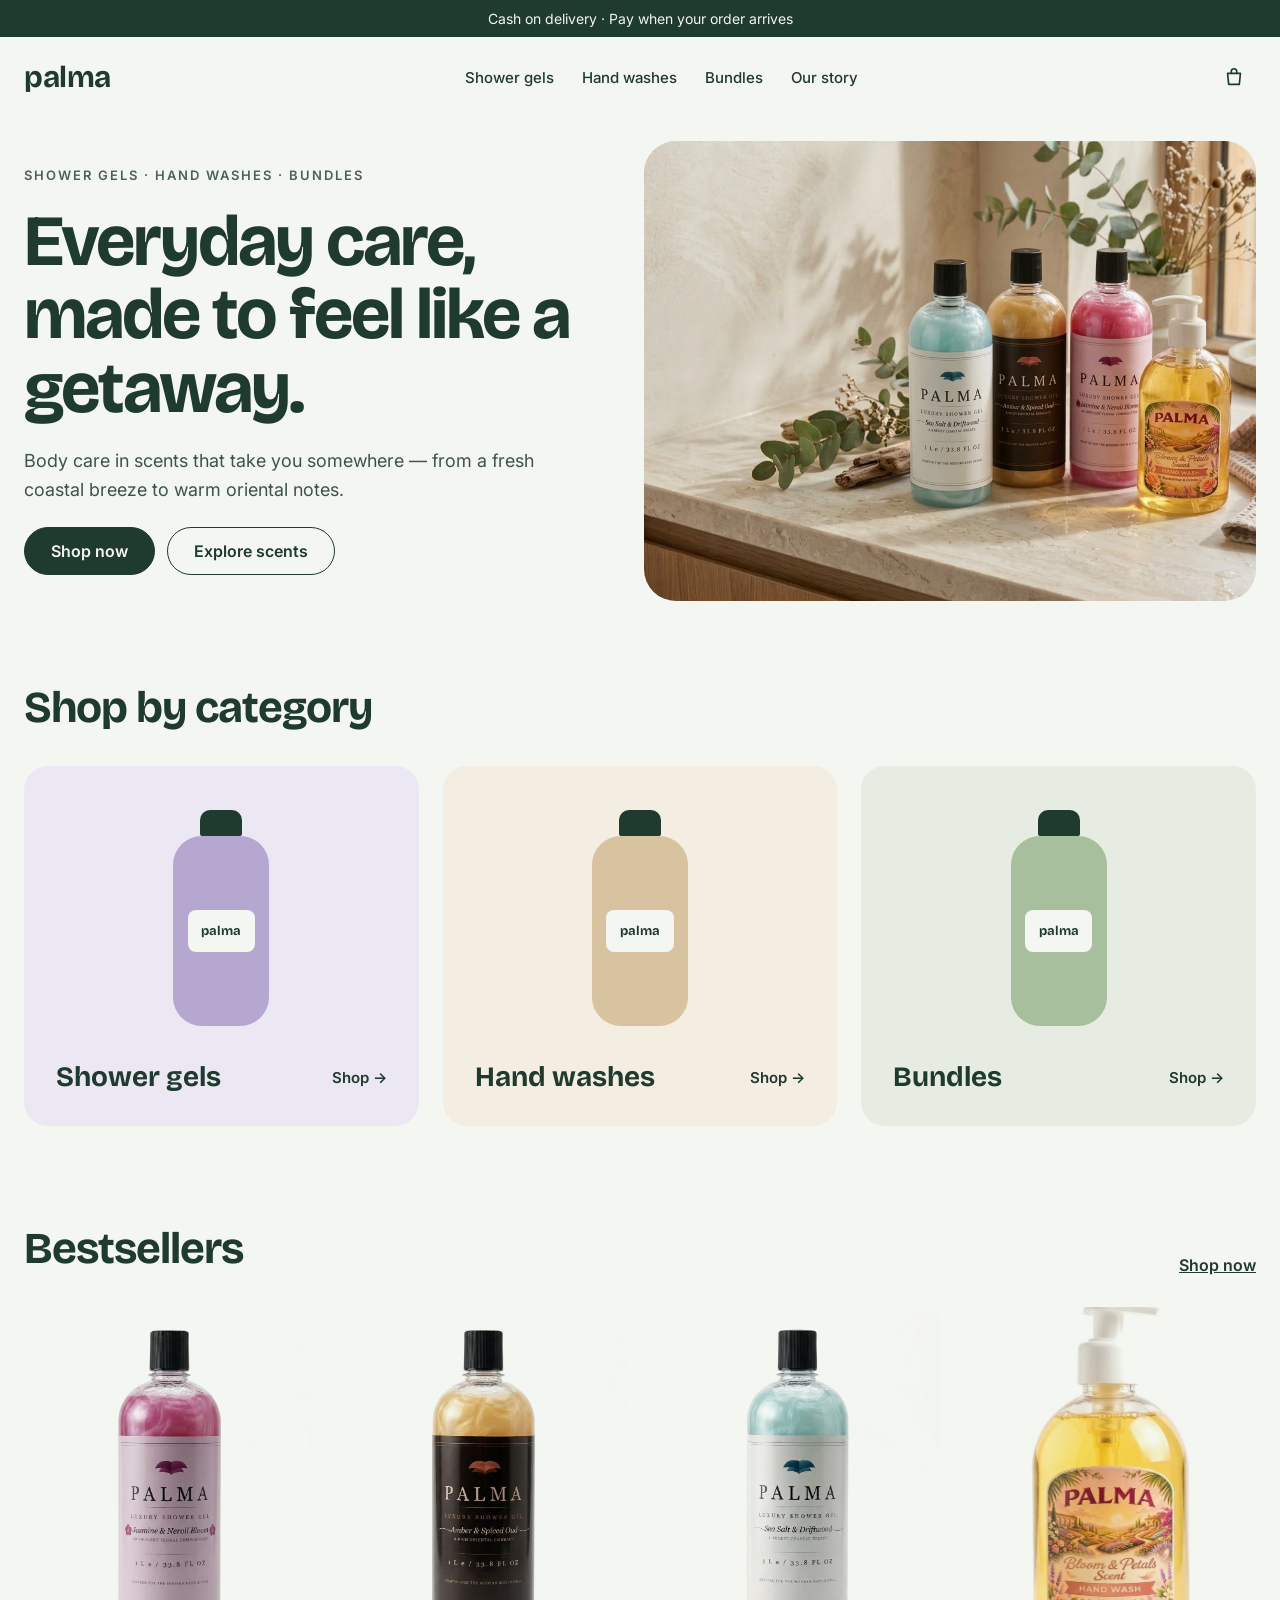
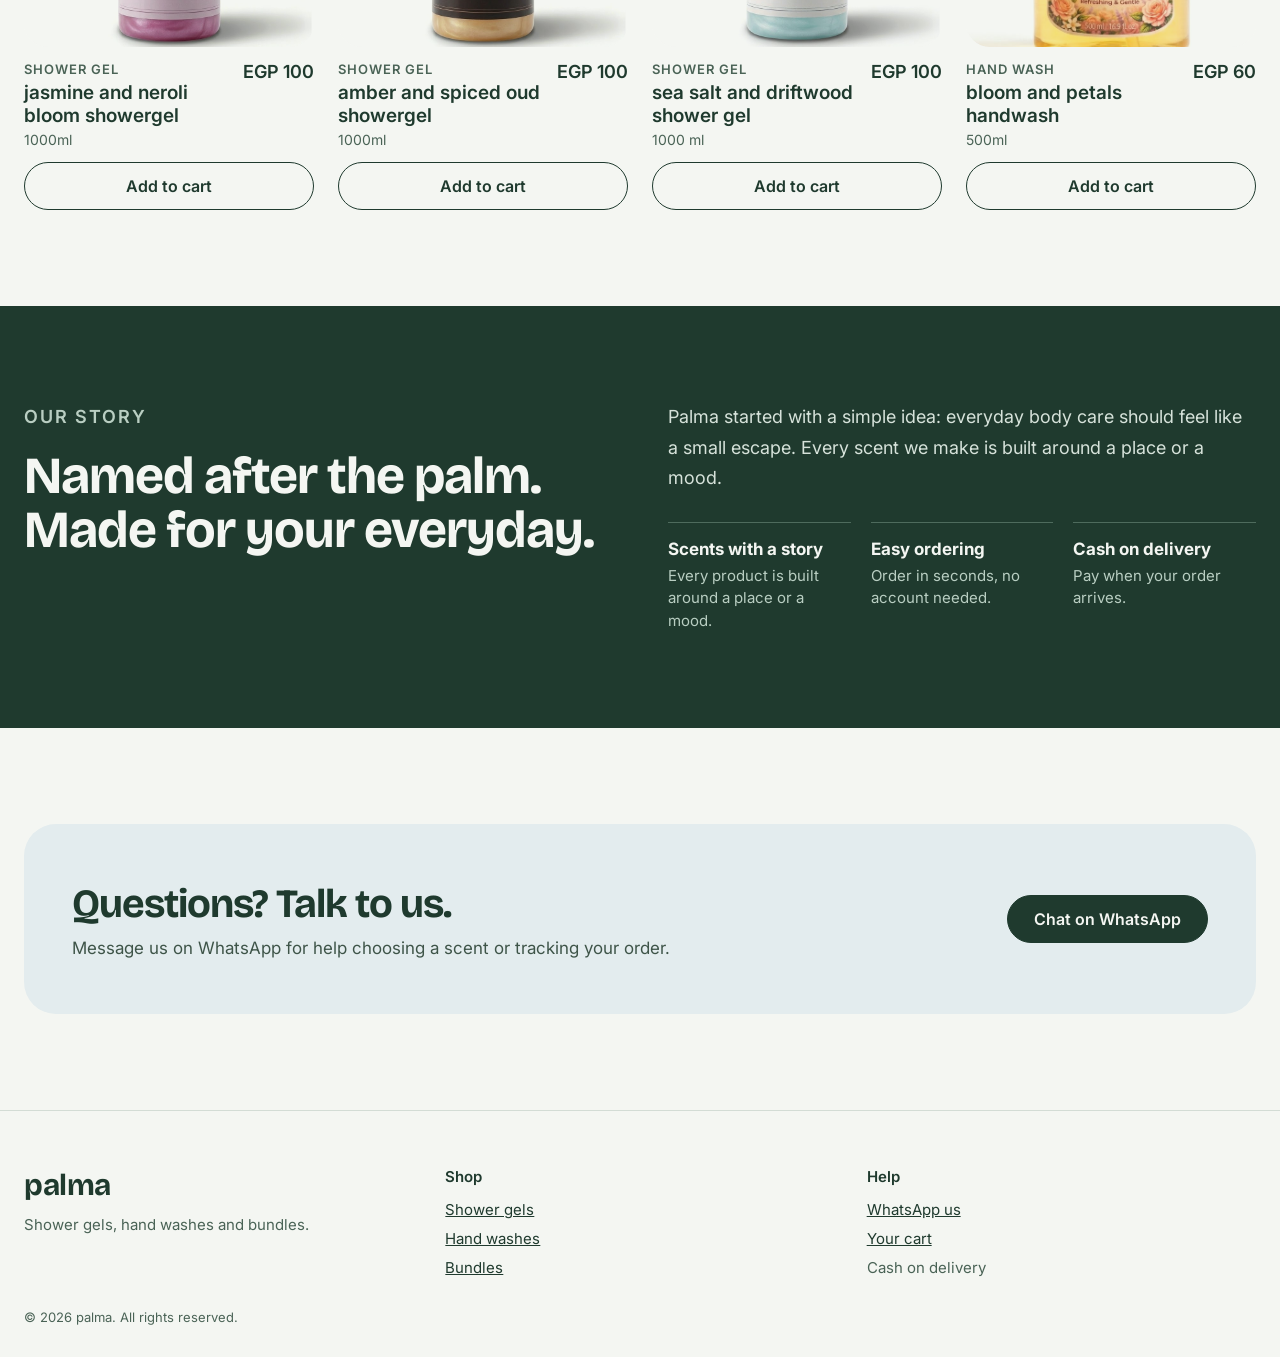
==== commit 727c928b: "Home: remove the Find your scent section Co-Authored-By: Claude Opus 5.5 <noreply@anthropic.com> Cla" ====
--- a/index.html
+++ b/index.html
@@ -19,7 +19,7 @@
       <p class="eyebrow" id="hero-eyebrow"></p>
       <h1 id="hero-title"></h1>
       <p class="lead" id="hero-text" style="max-width:520px"></p>
-      <div class="actions"><a class="btn" href="shop.html">Shop now</a><a class="btn ghost" href="#scents">Explore scents</a></div>
+      <div class="actions"><a class="btn" href="shop.html">Shop now</a><a class="btn ghost" href="shop.html">Explore scents</a></div>
     </div>
     <div class="hero-art" id="hero-art" aria-hidden="true"></div>
   </section>
@@ -27,11 +27,6 @@
   <section class="wrap section">
     <div class="section-head"><h2>Shop by category</h2></div>
     <div class="grid" id="cats"></div>
-  </section>
-
-  <section class="wrap section" id="scents">
-    <div class="section-head"><div><h2>Find your scent</h2><p class="lead" style="margin-top:12px">Each scent is its own little escape.</p></div></div>
-    <div class="grid" id="scent-grid" style="grid-template-columns:repeat(auto-fit,minmax(300px,1fr))"></div>
   </section>
 
   <section class="wrap section">
--- a/assets/style.css
+++ b/assets/style.css
@@ -76,7 +76,8 @@
 .scent{color:#14201A}
 .scent .eyebrow{color:inherit}
 .scent .btn{align-self:flex-start;margin-top:8px;background:#14201A;border-color:#14201A}
-.hero-art.has-photo{padding:0;overflow:hidden}
+.hero-art.has-photo{padding:0;overflow:hidden;position:relative}
+.hero-art.has-photo .photo{position:absolute;inset:0;width:100%;height:100%;object-fit:cover}
 .pdp-media .photo{position:absolute;inset:0}
 .pdp-media{position:relative}
 .thumbs{display:grid;grid-template-columns:repeat(5,minmax(0,1fr));gap:10px}
@@ -192,3 +193,42 @@
 @media (max-width:560px){.hero-art{min-height:340px;padding-bottom:40px}.hero-art .bottle{zoom:.62}.pdp-media{min-height:420px}.pdp-media .bottle{zoom:.75}}
 
 .card .media,.pdp-media,.line .thumb{overflow:hidden}
+
+.was{color:var(--muted);font-weight:400;font-size:.85em;margin-left:6px}
+.save{display:inline-block;background:var(--amber);color:#1E120A;font-size:13px;font-weight:700;padding:5px 10px;border-radius:999px;vertical-align:middle}
+.card .media .save{position:absolute;top:14px;left:14px;z-index:2}
+.pdp-price .save{margin-left:8px;color:#1E120A;font-size:13px;font-weight:700}
+.includes{background:var(--white);border-radius:16px;padding:18px 20px}
+.includes ul{margin:10px 0 0;padding-left:20px;line-height:1.9;font-size:16px;color:var(--body)}
+
+/* ---------- Phones: photos keep their real shape, products two per row ---------- */
+@media (max-width:700px){
+  .wrap{padding-left:16px;padding-right:16px}
+  /* home photo: show the whole photo at its own shape, nothing cut off */
+  .hero{gap:28px;padding-bottom:56px}
+  .hero-art.has-photo{min-height:0;height:auto;aspect-ratio:var(--ratio,4/3);border-radius:20px}
+  .hero-art.has-photo .photo{object-fit:cover;object-position:center}
+  /* product grids: two per row, portrait photo boxes like a phone shop */
+  #shop-grid,#bestsellers,#related{grid-template-columns:repeat(2,minmax(0,1fr));gap:24px 12px}
+  .card{gap:10px}
+  .card .media{height:auto;aspect-ratio:3/4;border-radius:16px}
+  .card .media .bottle{zoom:.7}
+  .card .info{flex-direction:column;gap:4px}
+  .card h3{font-size:15px;line-height:1.3}
+  .card .type{font-size:11px}
+  .card .size{font-size:13px}
+  .card .price{font-size:15px}
+  .card .price .was{display:block;margin:2px 0 0}
+  .card .btn{min-height:44px;font-size:14px;padding:0 12px}
+  .card .media .save{top:8px;left:8px;font-size:11px;padding:4px 8px}
+  /* product page: photo box matches portrait product photos */
+  .pdp{gap:28px}
+  .pdp-media{min-height:0;aspect-ratio:3/4;border-radius:20px}
+  .thumbs{grid-template-columns:repeat(5,minmax(0,1fr));gap:8px}
+  /* category + scent buttons: one row you can swipe sideways */
+  .filters{flex-direction:column;align-items:flex-start;gap:8px;padding-bottom:16px}
+  .filters .pills,.scent-row .pills{flex-wrap:nowrap;overflow-x:auto;scrollbar-width:none;margin-right:-16px;padding-right:16px;max-width:calc(100% + 16px);-webkit-overflow-scrolling:touch}
+  .filters .pills::-webkit-scrollbar,.scent-row .pills::-webkit-scrollbar{display:none}
+  .pill{flex:0 0 auto;white-space:nowrap}
+  .cat-card{min-height:260px;padding:24px}
+}
